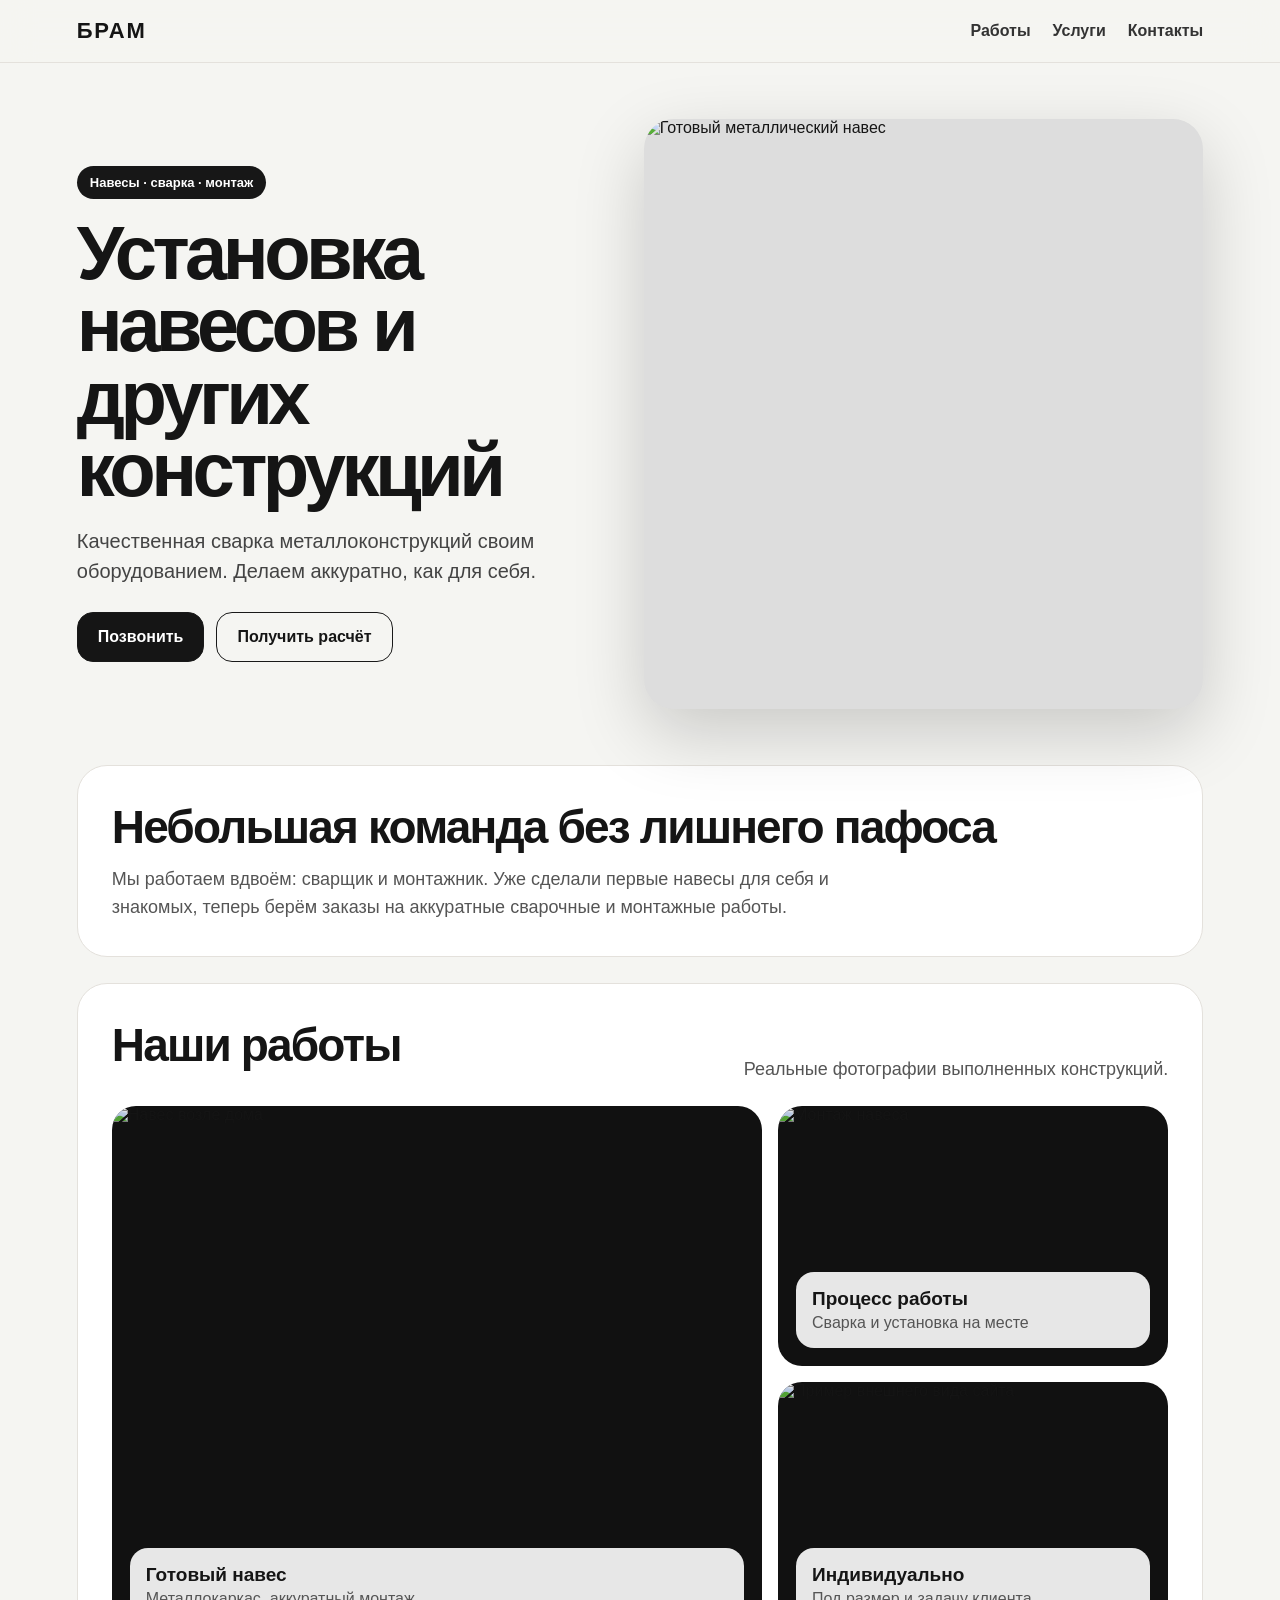
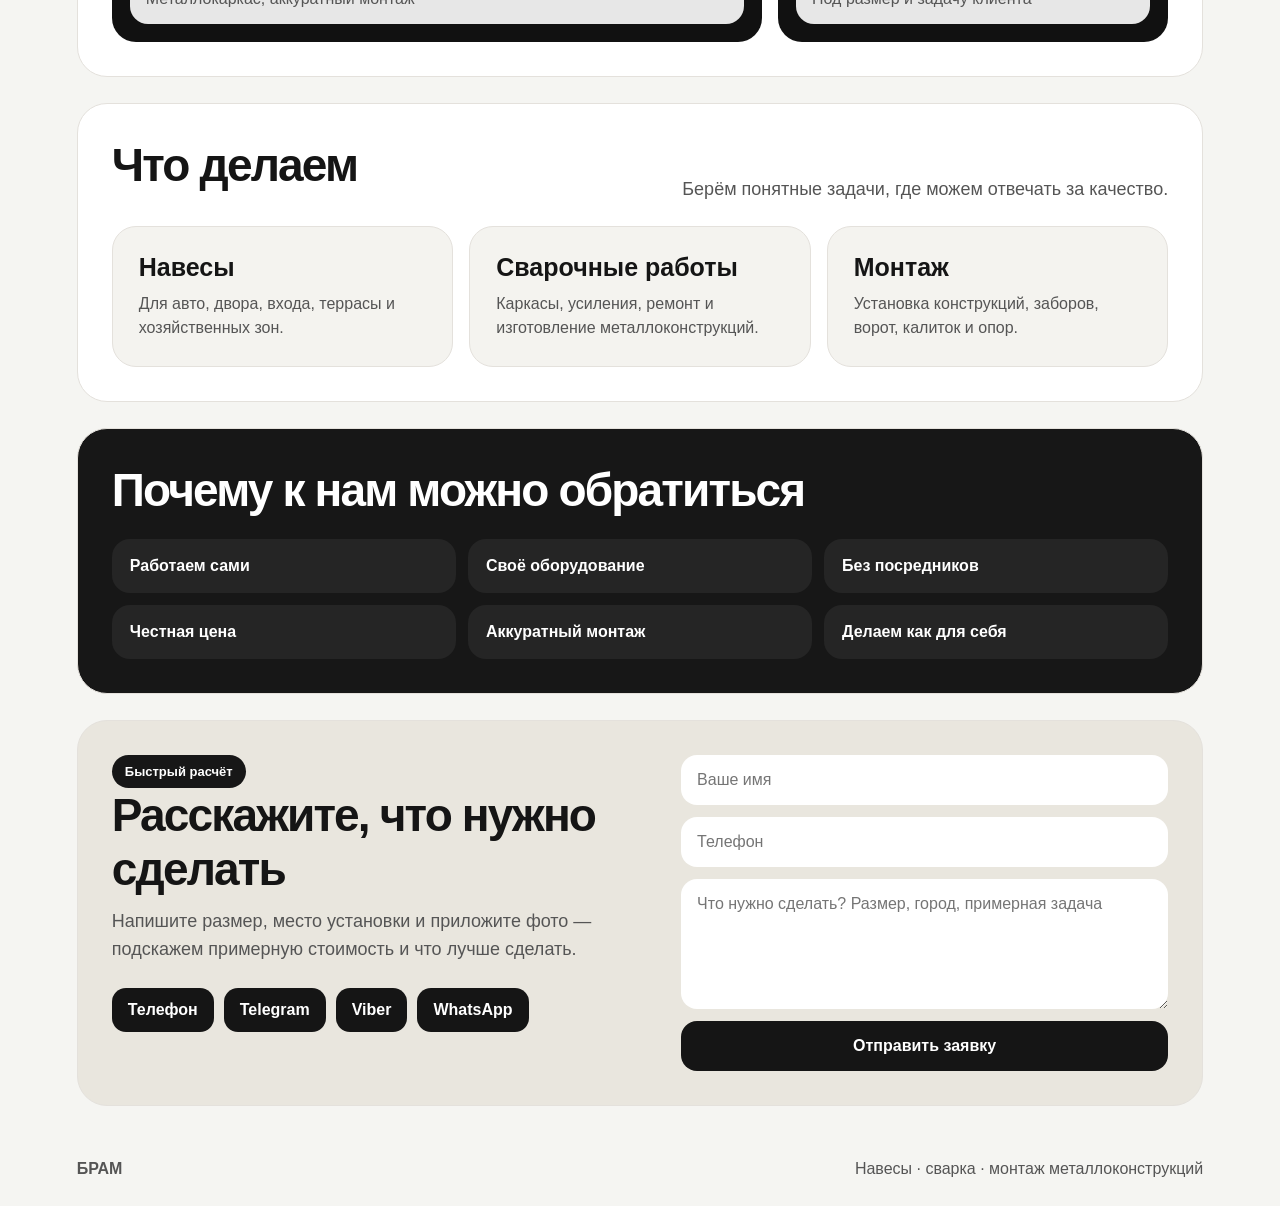
==== index.html @ 1f030ba4 "Add files via upload" ====
<!doctype html>
<html lang="ru">
<head>
  <meta charset="UTF-8" />
  <meta name="viewport" content="width=device-width, initial-scale=1.0" />
  <meta name="description" content="БРАМ — установка навесов, сварочные и монтажные работы. Делаем аккуратно, как для себя." />
  <title>БРАМ — установка навесов и металлоконструкций</title>
  <link rel="stylesheet" href="styles.css" />
</head>
<body>
  <header class="topbar">
    <a class="logo" href="#top">БРАМ</a>
    <nav>
      <a href="#works">Работы</a>
      <a href="#services">Услуги</a>
      <a href="#contacts">Контакты</a>
    </nav>
  </header>

  <main id="top">
    <section class="hero">
      <div class="heroText">
        <span class="badge">Навесы · сварка · монтаж</span>
        <h1>Установка навесов и других конструкций</h1>
        <p>Качественная сварка металлоконструкций своим оборудованием. Делаем аккуратно, как для себя.</p>
        <div class="actions">
          <a class="btn primary" href="tel:+375XXXXXXXXX">Позвонить</a>
          <a class="btn" href="#contacts">Получить расчёт</a>
        </div>
      </div>
      <div class="heroPhoto">
        <img src="assets/work-1.jpg" alt="Готовый металлический навес" />
      </div>
    </section>

    <section class="about">
      <h2>Небольшая команда без лишнего пафоса</h2>
      <p>Мы работаем вдвоём: сварщик и монтажник. Уже сделали первые навесы для себя и знакомых, теперь берём заказы на аккуратные сварочные и монтажные работы.</p>
    </section>

    <section id="works" class="section">
      <div class="sectionHead">
        <h2>Наши работы</h2>
        <p>Реальные фотографии выполненных конструкций.</p>
      </div>
      <div class="gallery">
        <article class="workCard big">
          <img src="assets/work-1.jpg" alt="Навес возле дома" />
          <div><b>Готовый навес</b><span>Металлокаркас, аккуратный монтаж</span></div>
        </article>
        <article class="workCard">
          <img src="assets/work-2.jpg" alt="Монтаж навеса" />
          <div><b>Процесс работы</b><span>Сварка и установка на месте</span></div>
        </article>
        <article class="workCard">
          <img src="assets/work-3.png" alt="Пример внешнего вида сайта" />
          <div><b>Индивидуально</b><span>Под размер и задачу клиента</span></div>
        </article>
      </div>
    </section>

    <section id="services" class="section services">
      <div class="sectionHead">
        <h2>Что делаем</h2>
        <p>Берём понятные задачи, где можем отвечать за качество.</p>
      </div>
      <div class="cards">
        <div class="card"><h3>Навесы</h3><p>Для авто, двора, входа, террасы и хозяйственных зон.</p></div>
        <div class="card"><h3>Сварочные работы</h3><p>Каркасы, усиления, ремонт и изготовление металлоконструкций.</p></div>
        <div class="card"><h3>Монтаж</h3><p>Установка конструкций, заборов, ворот, калиток и опор.</p></div>
      </div>
    </section>

    <section class="section why">
      <h2>Почему к нам можно обратиться</h2>
      <div class="whyGrid">
        <span>Работаем сами</span>
        <span>Своё оборудование</span>
        <span>Без посредников</span>
        <span>Честная цена</span>
        <span>Аккуратный монтаж</span>
        <span>Делаем как для себя</span>
      </div>
    </section>

    <section id="contacts" class="contact">
      <div>
        <span class="badge">Быстрый расчёт</span>
        <h2>Расскажите, что нужно сделать</h2>
        <p>Напишите размер, место установки и приложите фото — подскажем примерную стоимость и что лучше сделать.</p>
        <div class="contactButtons">
          <a href="tel:+375XXXXXXXXX">Телефон</a>
          <a href="https://t.me/USERNAME">Telegram</a>
          <a href="viber://chat?number=%2B375XXXXXXXXX">Viber</a>
          <a href="https://wa.me/375XXXXXXXXX">WhatsApp</a>
        </div>
      </div>
      <form action="mailto:your@email.com" method="post" enctype="text/plain">
        <input name="name" placeholder="Ваше имя" />
        <input name="phone" placeholder="Телефон" />
        <textarea name="message" placeholder="Что нужно сделать? Размер, город, примерная задача"></textarea>
        <button type="submit">Отправить заявку</button>
      </form>
    </section>
  </main>

  <footer>
    <b>БРАМ</b>
    <span>Навесы · сварка · монтаж металлоконструкций</span>
  </footer>
</body>
</html>
---- styles.css ----
*{box-sizing:border-box}html{scroll-behavior:smooth}body{margin:0;font-family:Inter,Arial,sans-serif;background:#f5f5f2;color:#151515}a{color:inherit;text-decoration:none}img{width:100%;display:block} .topbar{position:sticky;top:0;z-index:10;display:flex;justify-content:space-between;align-items:center;padding:18px 6vw;background:rgba(245,245,242,.86);backdrop-filter:blur(16px);border-bottom:1px solid #e4e1dc}.logo{font-weight:900;letter-spacing:.08em;font-size:22px}.topbar nav{display:flex;gap:22px;font-weight:700;color:#333}.hero{display:grid;grid-template-columns:1fr 1.05fr;gap:34px;align-items:center;padding:56px 6vw 30px}.badge{display:inline-flex;width:max-content;padding:9px 13px;border-radius:999px;background:#171717;color:#fff;font-weight:800;font-size:13px}.hero h1{font-size:clamp(38px,6vw,76px);line-height:.95;margin:18px 0 18px;letter-spacing:-.06em}.hero p{max-width:560px;font-size:20px;line-height:1.5;color:#444}.actions{display:flex;gap:12px;flex-wrap:wrap;margin-top:26px}.btn{padding:15px 20px;border-radius:16px;border:1px solid #191919;font-weight:900}.btn.primary{background:#151515;color:#fff}.heroPhoto{border-radius:30px;overflow:hidden;box-shadow:0 24px 70px rgba(0,0,0,.18);background:#ddd}.heroPhoto img{height:590px;object-fit:cover}.about,.section,.contact{margin:26px 6vw;padding:34px;border-radius:30px;background:#fff;border:1px solid #e4e1dc}.about h2,.section h2,.contact h2{font-size:clamp(28px,4vw,46px);letter-spacing:-.04em;margin:0 0 12px}.about p,.sectionHead p,.contact p{font-size:18px;line-height:1.55;color:#555;margin:0;max-width:760px}.sectionHead{display:flex;justify-content:space-between;gap:24px;align-items:end;margin-bottom:22px}.gallery{display:grid;grid-template-columns:1.25fr .75fr;grid-template-rows:1fr 1fr;gap:16px}.workCard{position:relative;border-radius:24px;overflow:hidden;background:#111;min-height:260px}.workCard.big{grid-row:span 2}.workCard img{height:100%;object-fit:cover;opacity:.92}.workCard div{position:absolute;left:18px;right:18px;bottom:18px;padding:16px;border-radius:18px;background:rgba(255,255,255,.9);backdrop-filter:blur(10px);display:grid;gap:4px}.workCard b{font-size:19px}.workCard span{color:#555}.cards{display:grid;grid-template-columns:repeat(3,1fr);gap:16px}.card{padding:26px;border-radius:24px;background:#f4f3ef;border:1px solid #e4e1dc}.card h3{font-size:25px;margin:0 0 10px}.card p{color:#555;line-height:1.5;margin:0}.why{background:#171717;color:#fff}.whyGrid{display:grid;grid-template-columns:repeat(3,1fr);gap:12px;margin-top:22px}.whyGrid span{padding:18px;border-radius:18px;background:#252525;font-weight:800}.contact{display:grid;grid-template-columns:1fr .9fr;gap:28px;background:#e9e6de}.contactButtons{display:flex;flex-wrap:wrap;gap:10px;margin-top:24px}.contactButtons a{background:#151515;color:#fff;border-radius:14px;padding:13px 16px;font-weight:900}form{display:grid;gap:12px}input,textarea,button{font:inherit;border:0;border-radius:16px;padding:16px;background:#fff}textarea{min-height:130px;resize:vertical}button{background:#151515;color:#fff;font-weight:900;cursor:pointer}footer{display:flex;justify-content:space-between;gap:20px;padding:28px 6vw;color:#555}@media(max-width:820px){.topbar nav{display:none}.hero{grid-template-columns:1fr;padding-top:34px}.heroPhoto img{height:390px}.sectionHead{display:block}.gallery{grid-template-columns:1fr}.workCard.big{grid-row:auto}.cards,.whyGrid,.contact{grid-template-columns:1fr}.about,.section,.contact{margin:16px 4vw;padding:22px;border-radius:24px}.hero{padding-left:4vw;padding-right:4vw}.hero h1{font-size:43px}.hero p{font-size:17px}footer{display:grid}.workCard{min-height:300px}}
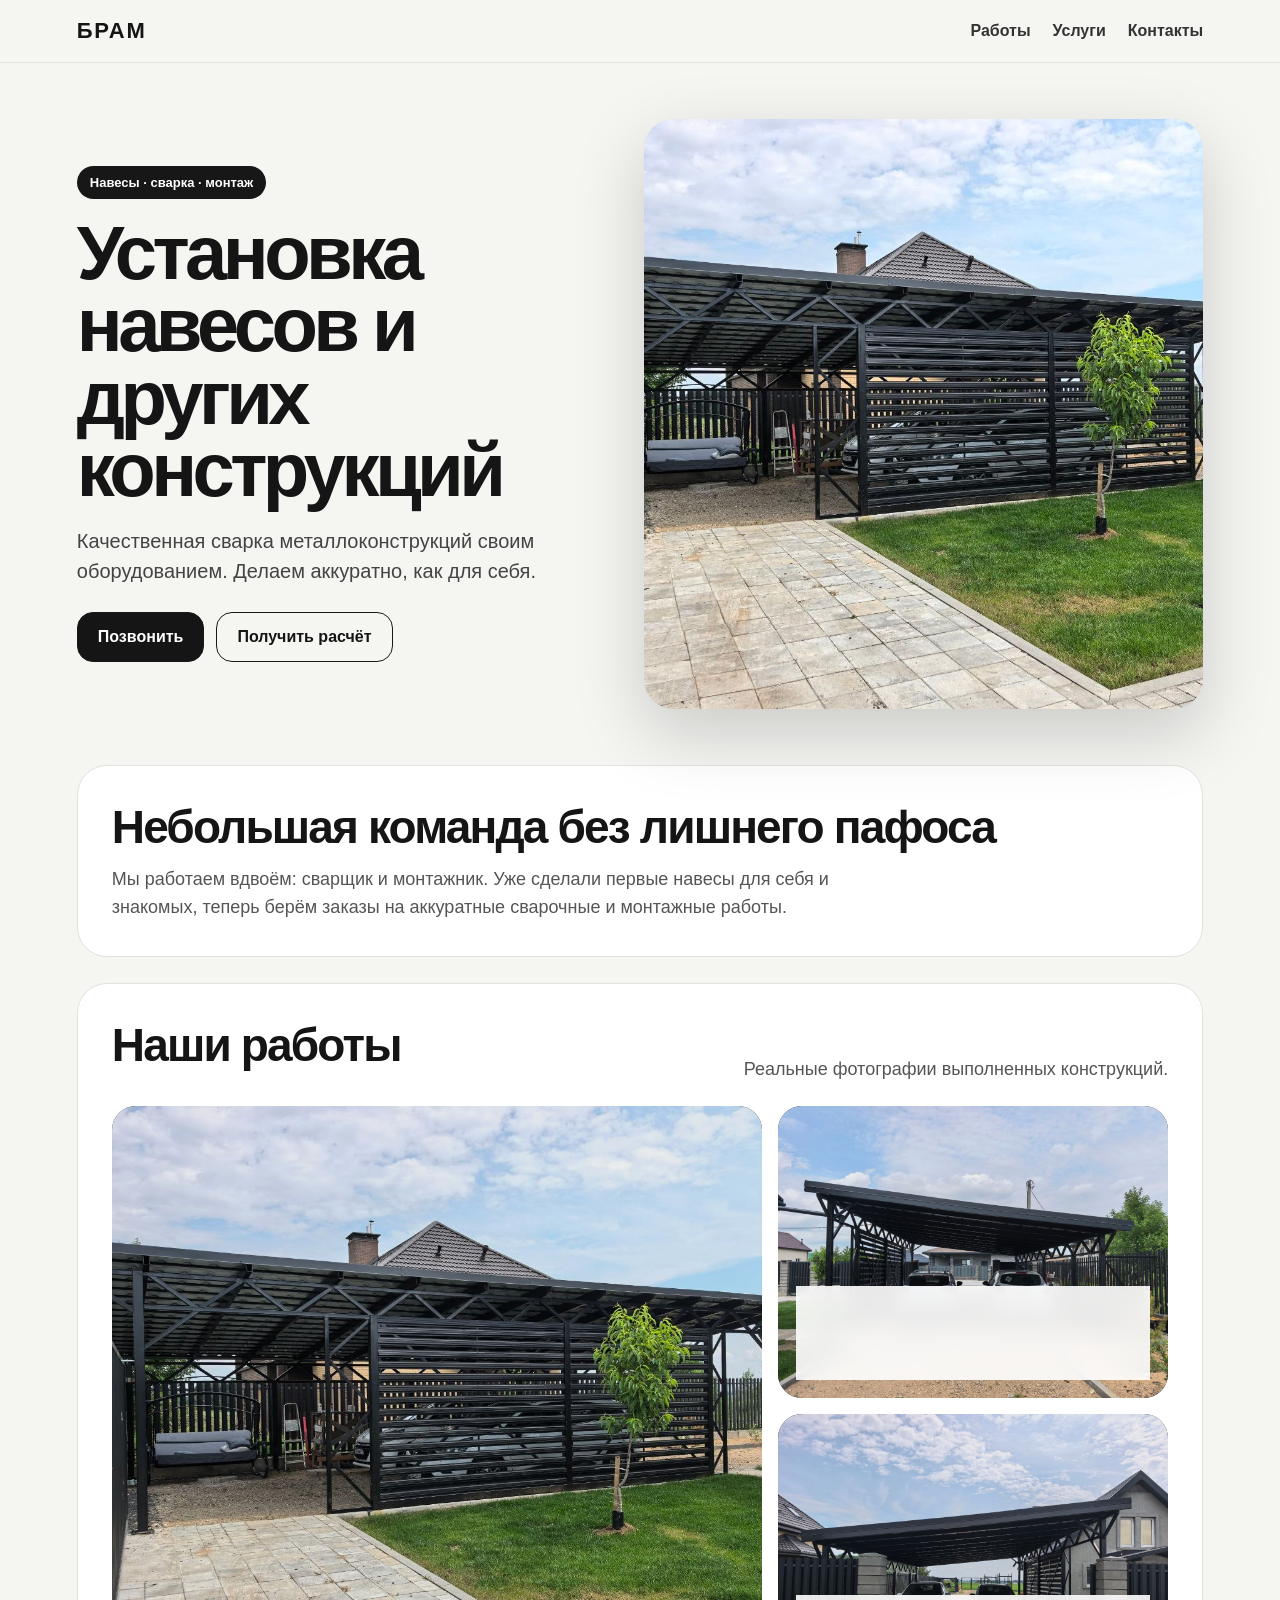
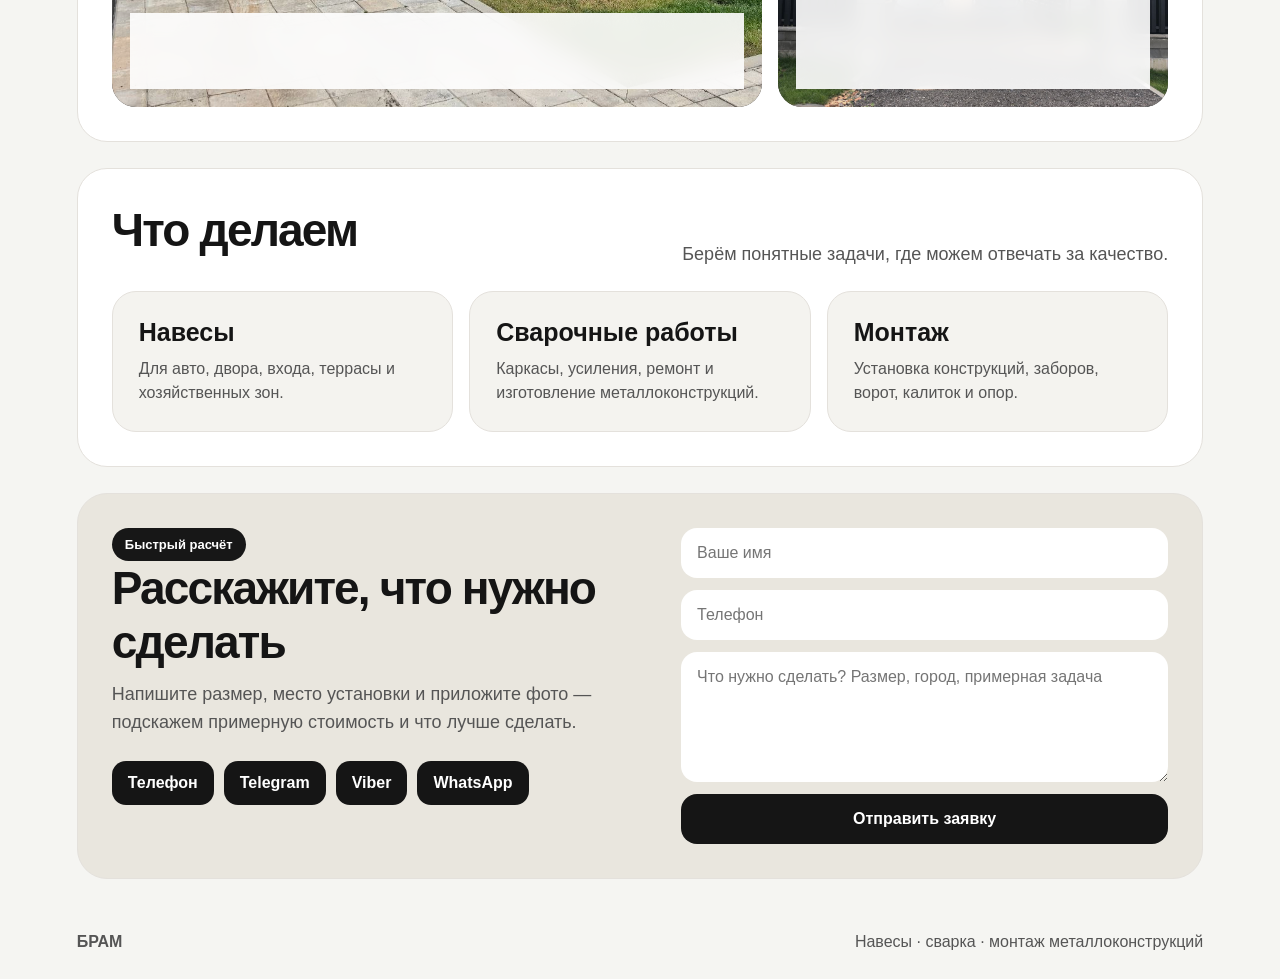
==== commit 2d807e51: "Обновить фотографии навеса" ====
--- a/index.html
+++ b/index.html
@@ -29,7 +29,7 @@
         </div>
       </div>
       <div class="heroPhoto">
-        <img src="assets/work-1.jpg" alt="Готовый металлический навес" />
+        <img src="assets/canopy-1.jpg" alt="Готовый металлический навес для автомобилей" />
       </div>
     </section>
 
@@ -45,16 +45,16 @@
       </div>
       <div class="gallery">
         <article class="workCard big">
-          <img src="assets/work-1.jpg" alt="Навес возле дома" />
-          <div><b>Готовый навес</b><span>Металлокаркас, аккуратный монтаж</span></div>
+          <img src="assets/canopy-1.jpg" alt="Готовый металлический навес возле дома" />
+          <div><b>Готовый навес</b><span>Металлокаркас с декоративной боковой стенкой</span></div>
         </article>
         <article class="workCard">
-          <img src="assets/work-2.jpg" alt="Монтаж навеса" />
-          <div><b>Процесс работы</b><span>Сварка и установка на месте</span></div>
+          <img src="assets/canopy-2.jpg" alt="Готовый навес для двух автомобилей" />
+          <div><b>Навес для двух автомобилей</b><span>Просторная конструкция с односкатной крышей</span></div>
         </article>
         <article class="workCard">
-          <img src="assets/work-3.png" alt="Пример внешнего вида сайта" />
-          <div><b>Индивидуально</b><span>Под размер и задачу клиента</span></div>
+          <img src="assets/canopy-3.jpg" alt="Навес для автомобилей со стороны въезда" />
+          <div><b>Вид со стороны въезда</b><span>Конструкция выполнена под размеры участка</span></div>
         </article>
       </div>
     </section>
@@ -68,18 +68,6 @@
         <div class="card"><h3>Навесы</h3><p>Для авто, двора, входа, террасы и хозяйственных зон.</p></div>
         <div class="card"><h3>Сварочные работы</h3><p>Каркасы, усиления, ремонт и изготовление металлоконструкций.</p></div>
         <div class="card"><h3>Монтаж</h3><p>Установка конструкций, заборов, ворот, калиток и опор.</p></div>
-      </div>
-    </section>
-
-    <section class="section why">
-      <h2>Почему к нам можно обратиться</h2>
-      <div class="whyGrid">
-        <span>Работаем сами</span>
-        <span>Своё оборудование</span>
-        <span>Без посредников</span>
-        <span>Честная цена</span>
-        <span>Аккуратный монтаж</span>
-        <span>Делаем как для себя</span>
       </div>
     </section>
 
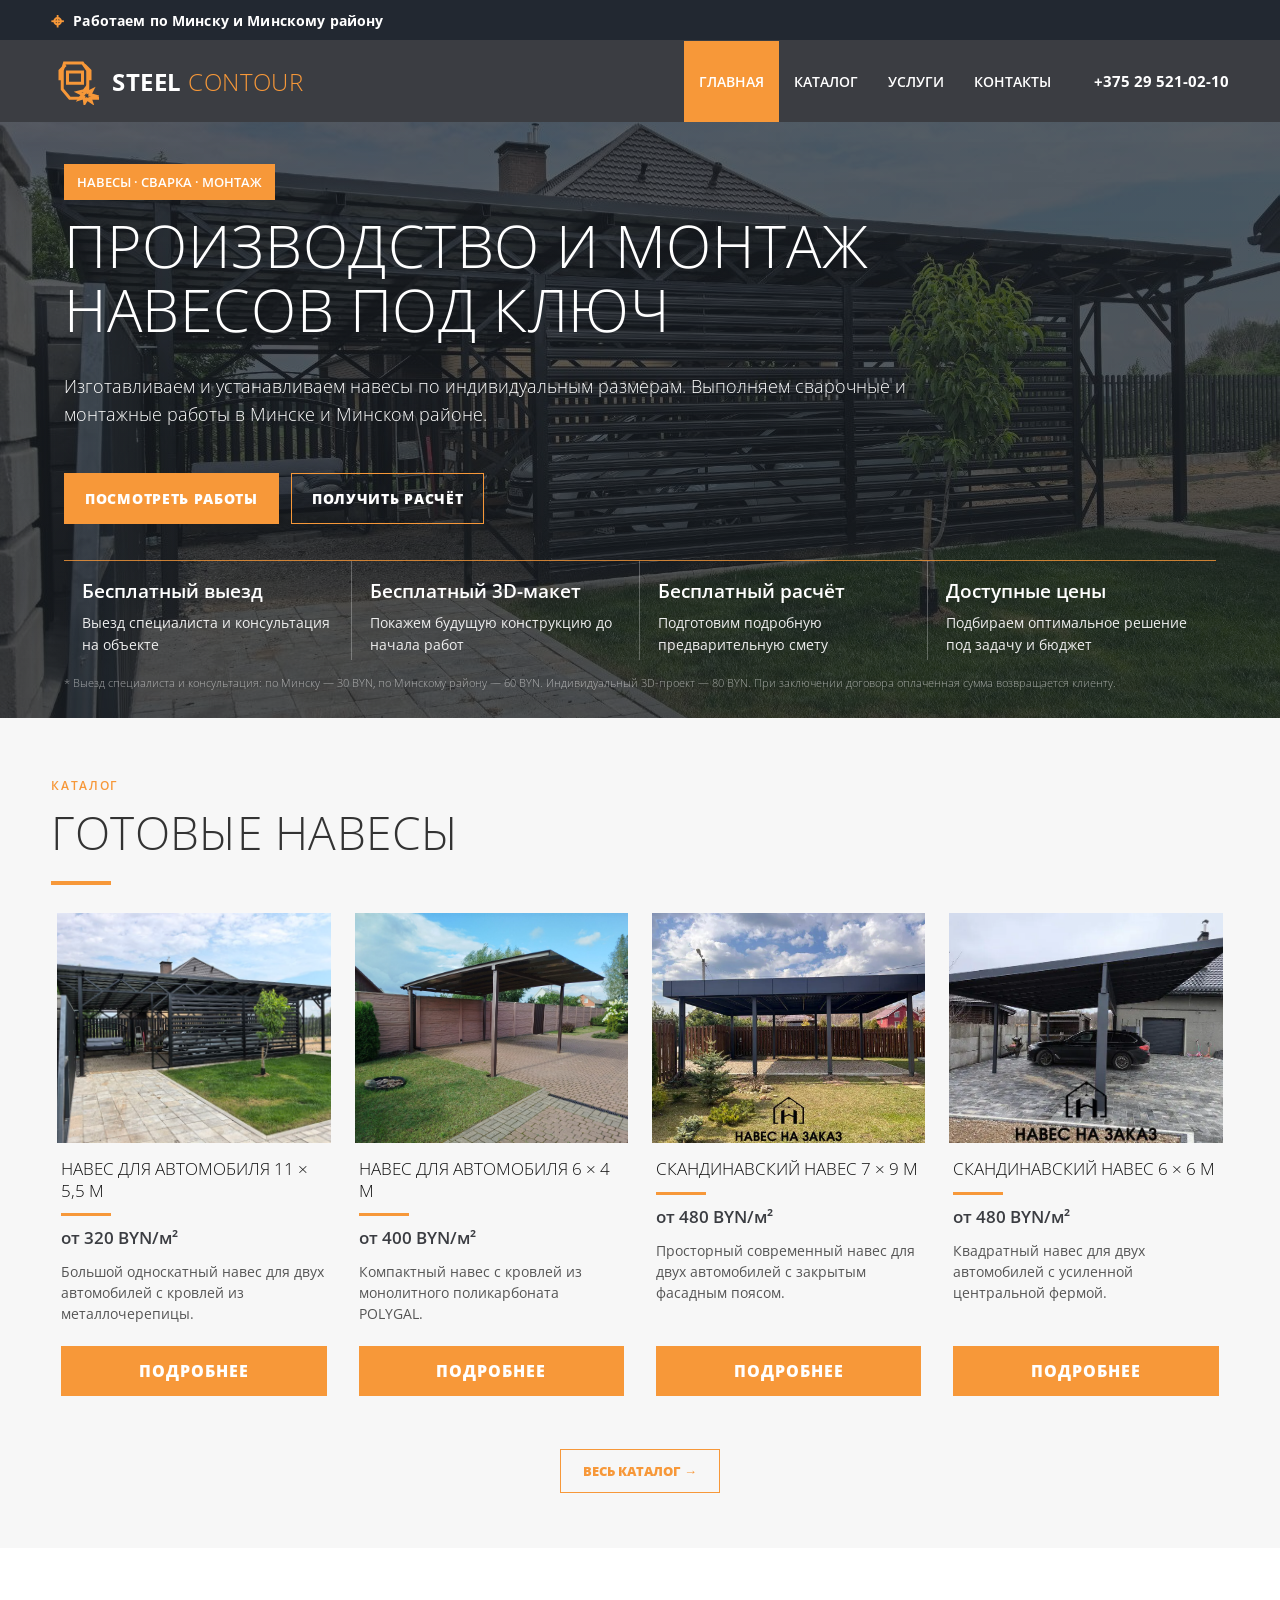
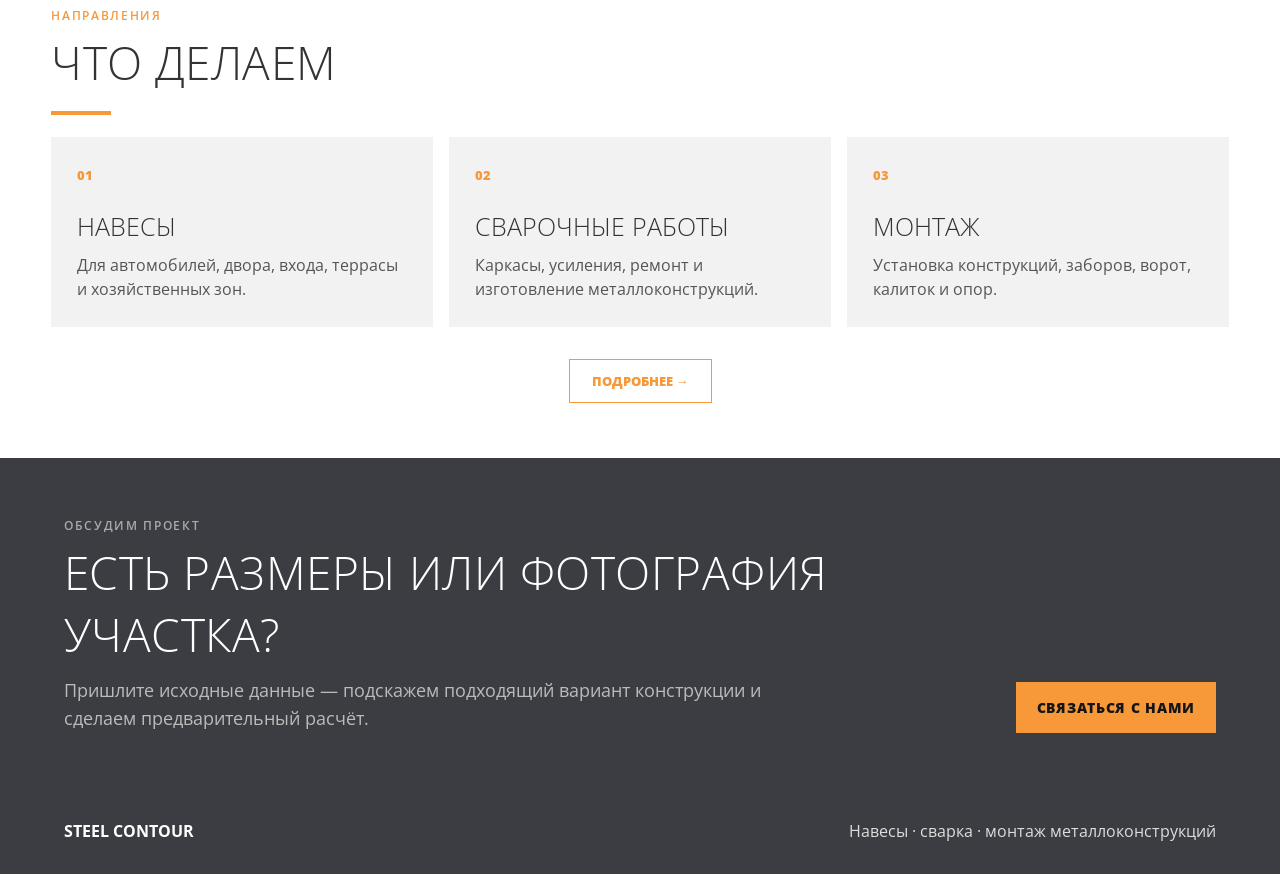
==== commit 489863a3: "Обновить сайт Steel Contour" ====
--- a/index.html
+++ b/index.html
@@ -3,97 +3,121 @@
 <head>
   <meta charset="UTF-8" />
   <meta name="viewport" content="width=device-width, initial-scale=1.0" />
-  <meta name="description" content="БРАМ — установка навесов, сварочные и монтажные работы. Делаем аккуратно, как для себя." />
-  <title>БРАМ — установка навесов и металлоконструкций</title>
+  <meta name="description" content="Steel Contour — изготовление навесов, сварочные и монтажные работы." />
+  <title>Steel Contour — навесы и металлоконструкции</title>
   <link rel="stylesheet" href="styles.css" />
 </head>
 <body>
+  <div class="serviceArea"><span class="locationIcon" aria-hidden="true">⌖</span> Работаем по Минску и Минскому району</div>
   <header class="topbar">
-    <a class="logo" href="#top">БРАМ</a>
-    <nav>
-      <a href="#works">Работы</a>
-      <a href="#services">Услуги</a>
-      <a href="#contacts">Контакты</a>
+    <a class="logo" href="index.html"><img src="assets/steel-contour-mark.svg" alt="" /><span class="logoText"><b>STEEL</b> CONTOUR</span></a>
+    <nav aria-label="Основная навигация">
+      <a class="active" href="index.html">Главная</a>
+      <a href="catalog.html">Каталог</a>
+      <a href="services.html">Услуги</a>
+      <a href="contacts.html">Контакты</a>
     </nav>
+    <a class="headerPhone" href="tel:+375295210210">+375 29 521-02-10</a>
   </header>
 
-  <main id="top">
-    <section class="hero">
-      <div class="heroText">
+  <main>
+    <section class="hero heroCombined">
+      <div class="heroContent">
         <span class="badge">Навесы · сварка · монтаж</span>
-        <h1>Установка навесов и других конструкций</h1>
-        <p>Качественная сварка металлоконструкций своим оборудованием. Делаем аккуратно, как для себя.</p>
+        <h1>Производство и монтаж навесов под ключ</h1>
+        <p class="heroLead">Изготавливаем и устанавливаем навесы по индивидуальным размерам. Выполняем сварочные и монтажные работы в Минске и Минском районе.</p>
         <div class="actions">
-          <a class="btn primary" href="tel:+375XXXXXXXXX">Позвонить</a>
-          <a class="btn" href="#contacts">Получить расчёт</a>
+          <a class="btn primary" href="catalog.html">Посмотреть работы</a>
+          <a class="btn heroOutline" href="contacts.html">Получить расчёт</a>
         </div>
-      </div>
-      <div class="heroPhoto">
-        <img src="assets/canopy-1.jpg" alt="Готовый металлический навес для автомобилей" />
+        <div class="heroFacts" aria-label="Преимущества Steel Contour">
+          <div><strong>Бесплатный выезд</strong><span>Выезд специалиста и консультация на объекте</span></div>
+          <div><strong>Бесплатный 3D-макет</strong><span>Покажем будущую конструкцию до начала работ</span></div>
+          <div><strong>Бесплатный расчёт</strong><span>Подготовим подробную предварительную смету</span></div>
+          <div><strong>Доступные цены</strong><span>Подбираем оптимальное решение под задачу и бюджет</span></div>
+        </div>
+        <p class="heroNote">
+          * Выезд специалиста и консультация: по Минску — 30 BYN, по Минскому району — 60 BYN.
+          Индивидуальный 3D-проект — 80 BYN. При заключении договора оплаченная сумма возвращается клиенту.
+        </p>
       </div>
     </section>
 
-    <section class="about">
-      <h2>Небольшая команда без лишнего пафоса</h2>
-      <p>Мы работаем вдвоём: сварщик и монтажник. Уже сделали первые навесы для себя и знакомых, теперь берём заказы на аккуратные сварочные и монтажные работы.</p>
+    <section class="section">
+      <div class="sectionHead">
+        <div>
+          <span class="eyebrow">Каталог</span>
+          <h2>Готовые навесы</h2>
+        </div>
+      </div>
+      <div class="catalogPreview">
+        <article class="catalogPreviewCard">
+          <img src="assets/canopy-1.jpg" alt="Односкатный навес для автомобиля 11 на 5,5 метра" />
+          <div>
+            <h3>Навес для автомобиля 11 × 5,5 м</h3>
+            <strong>от 320 BYN/м²</strong>
+            <p>Большой односкатный навес для двух автомобилей с кровлей из металлочерепицы.</p>
+            <a href="project-1.html">Подробнее</a>
+          </div>
+        </article>
+        <article class="catalogPreviewCard">
+          <img src="assets/canopy-2-04.webp" alt="Односкатный навес для автомобиля 6 на 4 метра" />
+          <div>
+            <h3>Навес для автомобиля 6 × 4 м</h3>
+            <strong>от 400 BYN/м²</strong>
+            <p>Компактный навес с кровлей из монолитного поликарбоната POLYGAL.</p>
+            <a href="project-2.html">Подробнее</a>
+          </div>
+        </article>
+        <article class="catalogPreviewCard">
+          <img src="assets/canopy-3-01.webp" alt="Скандинавский навес для двух автомобилей 7 на 9 метров" />
+          <div>
+            <h3>Скандинавский навес 7 × 9 м</h3>
+            <strong>от 480 BYN/м²</strong>
+            <p>Просторный современный навес для двух автомобилей с закрытым фасадным поясом.</p>
+            <a href="project-3.html">Подробнее</a>
+          </div>
+        </article>
+        <article class="catalogPreviewCard">
+          <img src="assets/canopy-4-01.webp" alt="Скандинавский навес для двух автомобилей 6 на 6 метров" />
+          <div>
+            <h3>Скандинавский навес 6 × 6 м</h3>
+            <strong>от 480 BYN/м²</strong>
+            <p>Квадратный навес для двух автомобилей с усиленной центральной фермой.</p>
+            <a href="project-4.html">Подробнее</a>
+          </div>
+        </article>
+      </div>
+      <div class="sectionMore"><a class="textLink" href="catalog.html">Весь каталог →</a></div>
     </section>
 
-    <section id="works" class="section">
+    <section class="section">
       <div class="sectionHead">
-        <h2>Наши работы</h2>
-        <p>Реальные фотографии выполненных конструкций.</p>
+        <div>
+          <span class="eyebrow">Направления</span>
+          <h2>Что делаем</h2>
+        </div>
       </div>
-      <div class="gallery">
-        <article class="workCard big">
-          <img src="assets/canopy-1.jpg" alt="Готовый металлический навес возле дома" />
-          <div><b>Готовый навес</b><span>Металлокаркас с декоративной боковой стенкой</span></div>
-        </article>
-        <article class="workCard">
-          <img src="assets/canopy-2.jpg" alt="Готовый навес для двух автомобилей" />
-          <div><b>Навес для двух автомобилей</b><span>Просторная конструкция с односкатной крышей</span></div>
-        </article>
-        <article class="workCard">
-          <img src="assets/canopy-3.jpg" alt="Навес для автомобилей со стороны въезда" />
-          <div><b>Вид со стороны въезда</b><span>Конструкция выполнена под размеры участка</span></div>
-        </article>
+      <div class="cards">
+        <article class="card"><span>01</span><h3>Навесы</h3><p>Для автомобилей, двора, входа, террасы и хозяйственных зон.</p></article>
+        <article class="card"><span>02</span><h3>Сварочные работы</h3><p>Каркасы, усиления, ремонт и изготовление металлоконструкций.</p></article>
+        <article class="card"><span>03</span><h3>Монтаж</h3><p>Установка конструкций, заборов, ворот, калиток и опор.</p></article>
       </div>
+      <div class="sectionMore"><a class="textLink" href="services.html">Подробнее →</a></div>
     </section>
 
-    <section id="services" class="section services">
-      <div class="sectionHead">
-        <h2>Что делаем</h2>
-        <p>Берём понятные задачи, где можем отвечать за качество.</p>
+    <section class="cta">
+      <div>
+        <span class="eyebrow light">Обсудим проект</span>
+        <h2>Есть размеры или фотография участка?</h2>
+        <p>Пришлите исходные данные — подскажем подходящий вариант конструкции и сделаем предварительный расчёт.</p>
       </div>
-      <div class="cards">
-        <div class="card"><h3>Навесы</h3><p>Для авто, двора, входа, террасы и хозяйственных зон.</p></div>
-        <div class="card"><h3>Сварочные работы</h3><p>Каркасы, усиления, ремонт и изготовление металлоконструкций.</p></div>
-        <div class="card"><h3>Монтаж</h3><p>Установка конструкций, заборов, ворот, калиток и опор.</p></div>
-      </div>
-    </section>
-
-    <section id="contacts" class="contact">
-      <div>
-        <span class="badge">Быстрый расчёт</span>
-        <h2>Расскажите, что нужно сделать</h2>
-        <p>Напишите размер, место установки и приложите фото — подскажем примерную стоимость и что лучше сделать.</p>
-        <div class="contactButtons">
-          <a href="tel:+375XXXXXXXXX">Телефон</a>
-          <a href="https://t.me/USERNAME">Telegram</a>
-          <a href="viber://chat?number=%2B375XXXXXXXXX">Viber</a>
-          <a href="https://wa.me/375XXXXXXXXX">WhatsApp</a>
-        </div>
-      </div>
-      <form action="mailto:your@email.com" method="post" enctype="text/plain">
-        <input name="name" placeholder="Ваше имя" />
-        <input name="phone" placeholder="Телефон" />
-        <textarea name="message" placeholder="Что нужно сделать? Размер, город, примерная задача"></textarea>
-        <button type="submit">Отправить заявку</button>
-      </form>
+      <a class="btn lightButton" href="contacts.html">Связаться с нами</a>
     </section>
   </main>
 
   <footer>
-    <b>БРАМ</b>
+    <b>STEEL CONTOUR</b>
     <span>Навесы · сварка · монтаж металлоконструкций</span>
   </footer>
 </body>
--- a/styles.css
+++ b/styles.css
@@ -1 +1,267 @@
-*{box-sizing:border-box}html{scroll-behavior:smooth}body{margin:0;font-family:Inter,Arial,sans-serif;background:#f5f5f2;color:#151515}a{color:inherit;text-decoration:none}img{width:100%;display:block} .topbar{position:sticky;top:0;z-index:10;display:flex;justify-content:space-between;align-items:center;padding:18px 6vw;background:rgba(245,245,242,.86);backdrop-filter:blur(16px);border-bottom:1px solid #e4e1dc}.logo{font-weight:900;letter-spacing:.08em;font-size:22px}.topbar nav{display:flex;gap:22px;font-weight:700;color:#333}.hero{display:grid;grid-template-columns:1fr 1.05fr;gap:34px;align-items:center;padding:56px 6vw 30px}.badge{display:inline-flex;width:max-content;padding:9px 13px;border-radius:999px;background:#171717;color:#fff;font-weight:800;font-size:13px}.hero h1{font-size:clamp(38px,6vw,76px);line-height:.95;margin:18px 0 18px;letter-spacing:-.06em}.hero p{max-width:560px;font-size:20px;line-height:1.5;color:#444}.actions{display:flex;gap:12px;flex-wrap:wrap;margin-top:26px}.btn{padding:15px 20px;border-radius:16px;border:1px solid #191919;font-weight:900}.btn.primary{background:#151515;color:#fff}.heroPhoto{border-radius:30px;overflow:hidden;box-shadow:0 24px 70px rgba(0,0,0,.18);background:#ddd}.heroPhoto img{height:590px;object-fit:cover}.about,.section,.contact{margin:26px 6vw;padding:34px;border-radius:30px;background:#fff;border:1px solid #e4e1dc}.about h2,.section h2,.contact h2{font-size:clamp(28px,4vw,46px);letter-spacing:-.04em;margin:0 0 12px}.about p,.sectionHead p,.contact p{font-size:18px;line-height:1.55;color:#555;margin:0;max-width:760px}.sectionHead{display:flex;justify-content:space-between;gap:24px;align-items:end;margin-bottom:22px}.gallery{display:grid;grid-template-columns:1.25fr .75fr;grid-template-rows:1fr 1fr;gap:16px}.workCard{position:relative;border-radius:24px;overflow:hidden;background:#111;min-height:260px}.workCard.big{grid-row:span 2}.workCard img{height:100%;object-fit:cover;opacity:.92}.workCard div{position:absolute;left:18px;right:18px;bottom:18px;padding:16px;border-radius:18px;background:rgba(255,255,255,.9);backdrop-filter:blur(10px);display:grid;gap:4px}.workCard b{font-size:19px}.workCard span{color:#555}.cards{display:grid;grid-template-columns:repeat(3,1fr);gap:16px}.card{padding:26px;border-radius:24px;background:#f4f3ef;border:1px solid #e4e1dc}.card h3{font-size:25px;margin:0 0 10px}.card p{color:#555;line-height:1.5;margin:0}.why{background:#171717;color:#fff}.whyGrid{display:grid;grid-template-columns:repeat(3,1fr);gap:12px;margin-top:22px}.whyGrid span{padding:18px;border-radius:18px;background:#252525;font-weight:800}.contact{display:grid;grid-template-columns:1fr .9fr;gap:28px;background:#e9e6de}.contactButtons{display:flex;flex-wrap:wrap;gap:10px;margin-top:24px}.contactButtons a{background:#151515;color:#fff;border-radius:14px;padding:13px 16px;font-weight:900}form{display:grid;gap:12px}input,textarea,button{font:inherit;border:0;border-radius:16px;padding:16px;background:#fff}textarea{min-height:130px;resize:vertical}button{background:#151515;color:#fff;font-weight:900;cursor:pointer}footer{display:flex;justify-content:space-between;gap:20px;padding:28px 6vw;color:#555}@media(max-width:820px){.topbar nav{display:none}.hero{grid-template-columns:1fr;padding-top:34px}.heroPhoto img{height:390px}.sectionHead{display:block}.gallery{grid-template-columns:1fr}.workCard.big{grid-row:auto}.cards,.whyGrid,.contact{grid-template-columns:1fr}.about,.section,.contact{margin:16px 4vw;padding:22px;border-radius:24px}.hero{padding-left:4vw;padding-right:4vw}.hero h1{font-size:43px}.hero p{font-size:17px}footer{display:grid}.workCard{min-height:300px}}
+@import url("https://fonts.googleapis.com/css2?family=Open+Sans:wght@300;400;600;700;800&display=swap");
+*{box-sizing:border-box}
+html{scroll-behavior:smooth}
+body{margin:0;font-family:Inter,Arial,sans-serif;background:#f5f5f2;color:#151515}
+a{color:inherit;text-decoration:none}
+img{width:100%;display:block}
+.topbar{position:sticky;top:0;z-index:10;display:flex;justify-content:space-between;align-items:center;padding:18px 6vw;background:rgba(245,245,242,.9);backdrop-filter:blur(16px);border-bottom:1px solid #e4e1dc}
+.logo{font-weight:900;letter-spacing:.08em;font-size:20px}
+.topbar nav{display:flex;gap:8px;font-weight:700;color:#444}
+.topbar nav a{padding:9px 12px;border-radius:12px}
+.topbar nav a:hover,.topbar nav a.active{background:#171717;color:#fff}
+.hero{display:grid;grid-template-columns:1fr 1.05fr;gap:34px;align-items:center;padding:56px 6vw 30px}
+.badge{display:inline-flex;width:max-content;padding:9px 13px;border-radius:999px;background:#171717;color:#fff;font-weight:800;font-size:13px}
+.hero h1,.pageHero h1{font-size:clamp(42px,6vw,76px);line-height:.95;margin:18px 0;letter-spacing:-.06em}
+.hero p,.pageHero p{max-width:650px;font-size:20px;line-height:1.5;color:#444}
+.actions{display:flex;gap:12px;flex-wrap:wrap;margin-top:26px}
+.btn{display:inline-flex;padding:15px 20px;border-radius:16px;border:1px solid #191919;font-weight:900}
+.btn.primary{background:#151515;color:#fff}
+.heroPhoto{border-radius:30px;overflow:hidden;box-shadow:0 24px 70px rgba(0,0,0,.18);background:#ddd}
+.heroPhoto img{height:590px;object-fit:cover}
+.about,.section,.contact,.catalogGrid,.serviceList{margin:26px 6vw}
+.about,.section,.contact{padding:34px;border-radius:30px;background:#fff;border:1px solid #e4e1dc}
+.about h2,.section h2,.contact h2,.cta h2{font-size:clamp(28px,4vw,46px);letter-spacing:-.04em;margin:6px 0 12px}
+.about p,.sectionHead p,.contact p,.cta p{font-size:18px;line-height:1.55;color:#555;margin:0;max-width:760px}
+.eyebrow{font-size:12px;font-weight:900;letter-spacing:.14em;text-transform:uppercase;color:#777}
+.eyebrow.light{color:#aaa}
+.sectionHead{display:flex;justify-content:space-between;gap:24px;align-items:end;margin-bottom:22px}
+.sectionHead h2{margin-bottom:0}
+.textLink{font-weight:900;border-bottom:1px solid #aaa;padding-bottom:3px}
+.catalogPreview{display:grid;grid-template-columns:repeat(2,1fr);gap:18px}
+.catalogPreviewCard{display:flex;flex-direction:column;overflow:hidden;border:1px solid #e4e1dc;border-radius:22px;background:#fff}
+.catalogPreviewCard>img{height:310px;object-fit:cover}
+.catalogPreviewCard>div{display:flex;flex:1;flex-direction:column;align-items:center;padding:22px;text-align:center}
+.catalogPreviewCard h3{margin:0;font-size:24px;line-height:1.25;color:#354860}
+.catalogPreviewCard strong{margin:10px 0 0;font-size:22px}
+.catalogPreviewCard p{margin:12px 0 22px;color:#555;line-height:1.5}
+.catalogPreviewCard a{display:block;width:100%;margin-top:auto;padding:14px;border-radius:12px;background:#171717;color:#fff;font-weight:900;text-transform:uppercase;letter-spacing:.06em}
+.catalogPreviewCard a:hover{background:#354860}
+.cards{display:grid;grid-template-columns:repeat(3,1fr);gap:16px}
+.card{padding:26px;border-radius:24px;background:#f4f3ef;border:1px solid #e4e1dc}
+.card>span{font-size:13px;font-weight:900;color:#999}
+.card h3{font-size:25px;margin:24px 0 10px}
+.card p{color:#555;line-height:1.5;margin:0}
+.cta{margin:26px 6vw;padding:42px;border-radius:30px;background:#171717;color:#fff;display:flex;justify-content:space-between;align-items:end;gap:30px}
+.cta p{color:#bbb}
+.lightButton{background:#fff;color:#151515;border-color:#fff;flex:none}
+.pageHero{padding:76px 6vw 34px}
+.catalogGrid{display:grid;grid-template-columns:1fr;gap:24px;align-items:start}
+.projectCard{background:#fff;border:1px solid #e4e1dc;border-radius:30px;overflow:hidden}
+.projectIntro{padding:30px 30px 8px}
+.projectCarousel{padding:16px 16px 0}
+.carouselStage{position:relative;overflow:hidden;border-radius:22px;background:#ddd}
+.carouselStage>img{height:560px;object-fit:cover}
+.carouselArrow{position:absolute;top:50%;z-index:2;display:grid;place-items:center;width:48px;height:48px;padding:0;border-radius:50%;background:rgba(255,255,255,.9);color:#151515;font-size:24px;line-height:1;box-shadow:0 6px 20px rgba(0,0,0,.18);transform:translateY(-50%)}
+.carouselArrow:hover{background:#fff}
+.carouselPrev{left:18px}
+.carouselNext{right:18px}
+.carouselCounter{position:absolute;right:18px;bottom:18px;padding:8px 11px;border-radius:999px;background:rgba(15,15,15,.75);color:#fff;font-size:13px;font-weight:900;backdrop-filter:blur(8px)}
+.carouselThumbs{display:flex;gap:10px;padding:12px 0 4px;overflow-x:auto}
+.carouselThumb{flex:0 0 112px;padding:3px;border:2px solid transparent;border-radius:14px;background:transparent;opacity:.66}
+.carouselThumb:hover,.carouselThumb.active{border-color:#171717;opacity:1}
+.carouselThumb img{height:72px;object-fit:cover;border-radius:9px}
+.projectBody{padding:30px}
+.projectMeta{display:flex;justify-content:space-between;gap:14px;color:#777;font-size:13px;font-weight:800;text-transform:uppercase}
+.projectCard h2{font-size:32px;letter-spacing:-.03em;margin:18px 0 10px}
+.projectCard p{color:#555;line-height:1.55}
+.projectCard dl{display:grid;grid-template-columns:repeat(3,1fr);gap:10px;margin:26px 0}
+.projectCard dl div{padding:16px;background:#f4f3ef;border-radius:16px}
+.projectCard dt{font-size:12px;text-transform:uppercase;color:#888;font-weight:900}
+.projectCard dd{margin:7px 0 0;font-weight:800}
+.coatingInfo{margin:0 0 26px;padding:20px;border-left:4px solid #171717;background:#f4f3ef;border-radius:0 16px 16px 0}
+.coatingInfo p{margin:8px 0 0}
+.serviceList{display:grid;gap:12px}
+.serviceList article{display:grid;grid-template-columns:90px 1fr;gap:24px;padding:32px;border-radius:26px;background:#fff;border:1px solid #e4e1dc}
+.serviceList article>span{font-size:44px;font-weight:900;color:#ccc}
+.serviceList h2{font-size:32px;margin:0 0 8px}
+.serviceList p{margin:0;color:#555;font-size:18px;line-height:1.55;max-width:780px}
+.steps{display:grid;grid-template-columns:repeat(4,1fr);gap:12px}
+.steps>div{padding:22px;border-radius:20px;background:#f4f3ef}
+.steps b{display:grid;place-items:center;width:38px;height:38px;border-radius:50%;background:#171717;color:#fff}
+.steps h3{margin:22px 0 8px}
+.steps p{margin:0;color:#555;line-height:1.5}
+.contact{display:grid;grid-template-columns:1fr .9fr;gap:28px;background:#e9e6de}
+.contactButtons{display:flex;flex-wrap:wrap;gap:10px;margin-top:24px}
+.contactButtons a{background:#151515;color:#fff;border-radius:14px;padding:13px 16px;font-weight:900}
+form{display:grid;gap:12px}
+label{display:grid;gap:7px;font-size:13px;font-weight:900}
+input,textarea,button{font:inherit;border:0;border-radius:16px;padding:16px;background:#fff}
+textarea{min-height:130px;resize:vertical}
+button{background:#151515;color:#fff;font-weight:900;cursor:pointer}
+footer{display:flex;justify-content:space-between;gap:20px;padding:28px 6vw;color:#555}
+@media(max-width:900px){
+  .catalogGrid,.contact{grid-template-columns:1fr}
+  .steps{grid-template-columns:1fr 1fr}
+}
+@media(max-width:700px){
+  .topbar{align-items:flex-start;gap:15px;padding:15px 4vw;flex-direction:column}
+  .topbar nav{width:100%;overflow-x:auto;padding-bottom:2px}
+  .topbar nav a{white-space:nowrap}
+  .hero{grid-template-columns:1fr;padding:34px 4vw 20px}
+  .heroPhoto img{height:390px}
+  .hero h1,.pageHero h1{font-size:43px}
+  .hero p,.pageHero p{font-size:17px}
+  .pageHero{padding:48px 4vw 20px}
+  .sectionHead{display:block}
+  .sectionHead .textLink{display:inline-block;margin-top:14px}
+  .cards,.steps{grid-template-columns:1fr}
+  .about,.section,.contact,.catalogGrid,.serviceList,.cta{margin:16px 4vw}
+  .about,.section,.contact,.cta{padding:22px;border-radius:24px}
+  .cta{align-items:flex-start;flex-direction:column}
+  .catalogPreview{grid-template-columns:1fr}
+  .catalogPreviewCard>img{height:280px}
+  .projectCarousel{padding:10px 10px 0}
+  .carouselStage>img{height:330px}
+  .carouselArrow{width:42px;height:42px}
+  .carouselPrev{left:10px}
+  .carouselNext{right:10px}
+  .carouselCounter{right:10px;bottom:10px}
+  .carouselThumb{flex-basis:88px}
+  .carouselThumb img{height:58px}
+  .projectBody{padding:22px}
+  .projectIntro{padding:22px 22px 6px}
+  .projectCard dl{grid-template-columns:1fr}
+  .serviceList article{grid-template-columns:1fr;padding:24px}
+  footer{display:grid;padding:26px 4vw}
+}
+
+/* Visual direction inspired by industrial editorial design. */
+:root{--graphite:#3b3d42;--orange:#f79839;--ink:#333;--muted:#6f7175;--line:#e3e3e3;--soft:#f4f4f4}
+body{font-family:"Open Sans",Arial,sans-serif;background:#fff;color:var(--ink)}
+.serviceArea{display:flex;align-items:center;gap:10px;padding:9px 4vw;background:#222831;color:#fff;font-size:14px;font-weight:700;letter-spacing:.01em}
+.locationIcon{color:var(--orange);font-size:22px;line-height:1}
+.topbar{padding:0 4vw;background:var(--graphite);border:0;backdrop-filter:none;min-height:82px}
+.logo{display:flex;align-items:center;gap:13px;color:#fff;font-size:24px;font-weight:300;letter-spacing:.02em}
+.logo img{width:48px;height:48px;flex:none}
+.logoText{color:var(--orange);font-weight:300}
+.logoText b{color:#fff;font-weight:700}
+.topbar nav{gap:0;margin-left:auto;color:#fff;text-transform:uppercase;font-size:14px;font-weight:600}
+.topbar nav a{padding:31px 15px;border-radius:0}
+.topbar nav a:hover,.topbar nav a.active{background:var(--orange);color:#fff}
+.headerPhone{margin-left:28px;color:#fff;font-size:15px;font-weight:700;white-space:nowrap}
+.headerPhone:hover{color:var(--orange)}
+.hero{min-height:690px;grid-template-columns:1fr 1fr;padding:70px 5vw;background:#f1f1f1;gap:55px}
+.hero>*{min-width:0}
+.hero h1,.pageHero h1{font-weight:300;text-transform:uppercase;letter-spacing:.01em;line-height:1.08}
+.hero h1{font-size:clamp(42px,4vw,56px)}
+.hero p,.pageHero p{color:var(--muted);font-weight:300}
+.heroCombined{position:relative;display:block;min-height:540px;padding:0;background:linear-gradient(rgba(25,29,34,.7),rgba(25,29,34,.76)),url("assets/canopy-1.jpg") center/cover no-repeat;color:#fff}
+.heroCombined .heroContent{display:flex;min-height:540px;flex-direction:column;justify-content:center;max-width:1500px;margin:0 auto;padding:42px 5vw 28px}
+.heroCombined h1{max-width:1000px;margin:14px 0;font-size:clamp(38px,4.6vw,64px);color:#fff}
+.heroCombined .heroLead{max-width:850px;color:#fff;font-size:18px;line-height:1.55}
+.heroOutline{border-color:#fff;color:#fff}
+.heroFacts{display:grid;grid-template-columns:repeat(4,1fr);gap:0;margin-top:36px;border-top:1px solid rgba(247,152,57,.8)}
+.heroFacts div{padding:17px 18px 4px;border-right:1px solid rgba(255,255,255,.28)}
+.heroFacts div:last-child{border-right:0}
+.heroFacts strong{display:block;margin-bottom:7px;color:#fff;font-size:19px;font-weight:600}
+.heroFacts span{color:#eee;font-size:14px;line-height:1.45}
+.heroCombined .heroNote{max-width:none;margin:15px 0 0;color:rgba(255,255,255,.58);font-size:11px;line-height:1.45}
+.badge{border-radius:0;background:var(--orange);font-weight:600;text-transform:uppercase}
+.btn{border-radius:0;border-color:var(--orange);text-transform:uppercase;font-size:14px;letter-spacing:.05em}
+.btn.primary{background:var(--orange);border-color:var(--orange)}
+.btn:hover{background:var(--graphite);border-color:var(--graphite);color:#fff}
+.heroPhoto{border-radius:0;box-shadow:none}
+.about,.section,.contact{border:0;border-radius:0;padding:55px 4vw;margin:0}
+.about{background:#fff}
+.section:nth-of-type(even){background:#f7f7f7}
+.eyebrow{color:var(--orange);font-weight:600}
+.about h2,.section h2,.contact h2,.cta h2{font-weight:300;text-transform:uppercase;letter-spacing:.01em}
+.about h2::after,.sectionHead h2::after,.contact h2::after{content:"";display:block;width:60px;margin-top:18px;border-bottom:4px solid var(--orange)}
+.sectionHead{align-items:start}
+.textLink{color:var(--orange);border:0;text-transform:uppercase;font-size:13px}
+.sectionMore{display:flex;justify-content:center;margin-top:32px}
+.sectionMore .textLink{display:inline-flex;align-items:center;justify-content:center;padding:12px 22px;border:1px solid var(--orange)}
+.sectionMore .textLink:hover{background:var(--orange);color:#fff}
+.catalogPreview{grid-template-columns:repeat(4,1fr);gap:12px}
+.catalogPreviewCard{border:0;border-radius:0;background:transparent;padding:6px;transition:.2s}
+.catalogPreviewCard:hover{box-shadow:0 0 6px rgba(32,38,46,.45)}
+.catalogPreviewCard>img{height:230px}
+.catalogPreviewCard>div{align-items:flex-start;padding:15px 4px;text-align:left}
+.catalogPreviewCard h3{color:#111;font-size:17px;font-weight:300;text-transform:uppercase}
+.catalogPreviewCard h3::after{content:"";display:block;width:50px;margin-top:12px;border-bottom:3px solid var(--orange)}
+.catalogPreviewCard strong{font-size:17px;font-weight:600;color:var(--graphite)}
+.catalogPreviewCard p{font-size:14px}
+.catalogPreviewCard a{border-radius:0;background:var(--orange);text-align:center}
+.catalogPreviewCard a:hover{background:var(--graphite)}
+.catalogPageGrid{display:grid;grid-template-columns:repeat(3,minmax(0,1fr));gap:22px;max-width:1500px;margin:45px auto;padding:0 5vw}
+.catalogPageGrid .catalogPreviewCard>img{height:250px}
+.catalogPageGrid .catalogPreviewCard h2{margin:8px 0 0;font-size:19px;font-weight:300;line-height:1.3;text-transform:uppercase}
+.catalogNumber{color:var(--orange);font-size:12px;font-weight:700;text-transform:uppercase;letter-spacing:.08em}
+.projectPageHead{padding:55px 5vw 35px;background:#f4f4f4}
+.projectPageHead h1{max-width:1000px;margin:18px 0;font-size:clamp(36px,5vw,64px);font-weight:300;line-height:1.08;text-transform:uppercase}
+.projectPageHead>p{max-width:850px;color:var(--muted);font-size:19px;line-height:1.6}
+.backLink{display:inline-block;margin-bottom:30px;color:var(--orange);font-size:13px;font-weight:700;text-transform:uppercase}
+.projectPage{max-width:1500px;margin:45px auto;padding:0 5vw}
+.projectPage .projectCarousel{padding:0}
+.projectPage .carouselStage>img{height:min(70vh,760px)}
+.projectPage .projectBody{padding:35px 0 10px}
+.projectPage .projectSpecs{display:grid;grid-template-columns:repeat(4,1fr);gap:10px;margin:0 0 28px}
+.projectPage .projectSpecs div{padding:17px;background:var(--soft);border-left:3px solid var(--orange)}
+.projectPage .projectSpecs dt{color:#888;font-size:12px;font-weight:700;text-transform:uppercase}
+.projectPage .projectSpecs dd{margin:8px 0 0;font-weight:700}
+.card{border:0;border-radius:0;background:#f2f2f2}
+.card>span{color:var(--orange)}
+.card h3{font-weight:300;text-transform:uppercase}
+.cta{margin:0;padding:55px 5vw;border-radius:0;background:var(--graphite)}
+.lightButton{background:var(--orange);border-color:var(--orange)}
+.pageHero{padding:70px 5vw;background:#f4f4f4}
+.catalogGrid,.serviceList{margin:45px 5vw}
+.projectCard{border:1px solid var(--line);border-radius:0}
+.projectIntro{padding:32px}
+.projectCard h2{font-weight:300;text-transform:uppercase}
+.projectMeta{color:var(--orange)}
+.projectCarousel{padding:0 32px}
+.carouselStage,.carouselThumb img{border-radius:0}
+.carouselArrow{border-radius:0;background:var(--orange);color:#fff;box-shadow:none}
+.carouselThumb{border-radius:0}
+.carouselThumb:hover,.carouselThumb.active{border-color:var(--orange)}
+.projectCard dl div{border-radius:0;background:var(--soft);border-left:3px solid var(--orange)}
+.coatingInfo{border-left-color:var(--orange);border-radius:0}
+.serviceList article{border-radius:0;border:0;background:#f4f4f4}
+.serviceList article>span{color:var(--orange)}
+.steps>div{border-radius:0;border-top:3px solid var(--orange)}
+.steps b{border-radius:0;background:var(--graphite)}
+.contact{background:#f1f1f1}
+.contactButtons a,input,textarea,button{border-radius:0}
+.contactButtons a,button{background:var(--orange)}
+footer{padding:32px 5vw;background:var(--graphite);color:#ddd}
+footer b{color:#fff}
+
+@media(max-width:1100px){
+  .topbar{flex-wrap:wrap}
+  .headerPhone{margin-left:auto;padding-bottom:12px}
+  .catalogPreview{grid-template-columns:repeat(2,1fr)}
+  .catalogPageGrid{grid-template-columns:repeat(2,minmax(0,1fr))}
+  .projectPage .projectSpecs{grid-template-columns:repeat(2,1fr)}
+  .heroFacts{grid-template-columns:1fr 1fr}
+  .heroFacts div:nth-child(2){border-right:0}
+}
+@media(max-width:700px){
+  .serviceArea{padding:8px 4vw;font-size:12px}
+  .topbar{padding:14px 4vw;min-height:auto}
+  .logo{font-size:20px}
+  .logo img{width:40px;height:40px}
+  .topbar nav{margin-left:0}
+  .topbar nav a{padding:10px 12px}
+  .headerPhone{margin:0;padding:0}
+  .hero{min-height:auto;grid-template-columns:1fr;padding:45px 4vw;gap:28px}
+  .heroCombined{min-height:auto;padding:0}
+  .heroCombined .heroContent{min-height:auto;padding:60px 4vw 45px}
+  .heroCombined h1{font-size:42px}
+  .heroCombined .heroLead{font-size:17px}
+  .heroFacts{grid-template-columns:1fr;margin-top:45px}
+  .heroFacts div{padding:18px 0;border-right:0;border-bottom:1px solid rgba(255,255,255,.22)}
+  .heroFacts div:last-child{border-bottom:0}
+  .hero h1,.pageHero h1,.projectPageHead h1{overflow-wrap:anywhere}
+  .about,.section,.contact{padding:38px 4vw}
+  .catalogPreview{grid-template-columns:1fr}
+  .catalogPreviewCard>img{height:300px}
+  .catalogPageGrid{grid-template-columns:1fr;margin:25px auto;padding:0 4vw}
+  .catalogPageGrid .catalogPreviewCard>img{height:270px}
+  .projectPageHead{padding:38px 4vw 28px}
+  .projectPageHead h1{font-size:38px}
+  .projectPage{margin:25px auto;padding:0 4vw}
+  .projectPage .carouselStage>img{height:360px}
+  .projectPage .projectSpecs{grid-template-columns:1fr}
+  .projectCarousel{padding:0 10px}
+}
